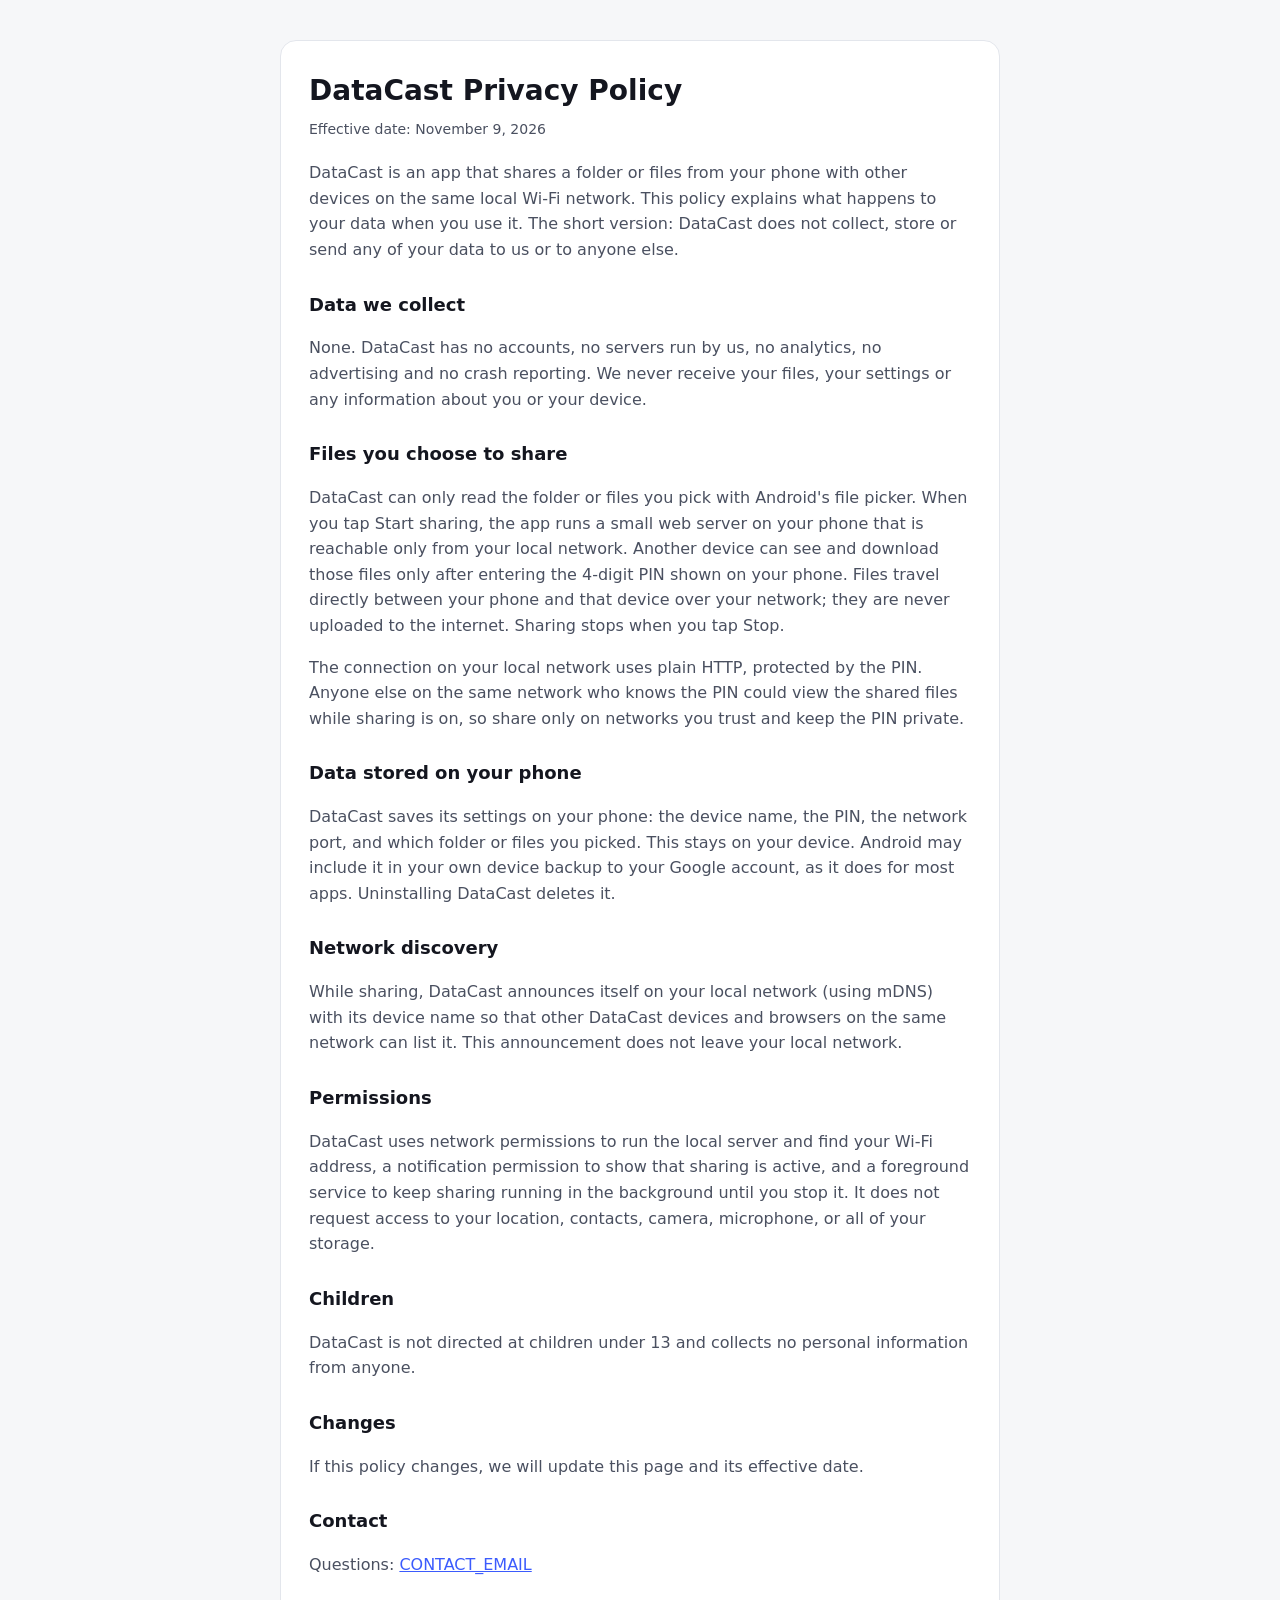
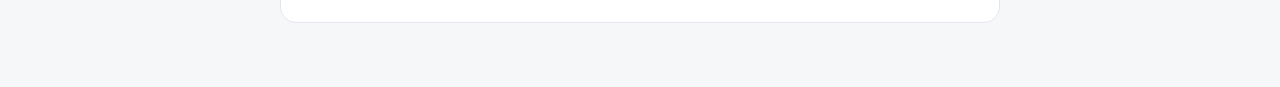
==== docs/play-store/privacy-policy.html @ b4c4c4f6 "Add Play Store listing, privacy policy and console answers Co-Authored-By: Claude Opus 5.5 <noreply@" ====
<!doctype html>
<html lang="en">
<head>
<meta charset="utf-8">
<meta name="viewport" content="width=device-width, initial-scale=1">
<title>DataCast Privacy Policy</title>
<style>
  :root { --ink:#14161F; --ink2:#4A5060; --paper:#F6F7F9; --surface:#fff; --line:#E3E6EC; --accent:#3B5BFD; }
  @media (prefers-color-scheme: dark) {
    :root { --ink:#E9EBF1; --ink2:#A4AAB8; --paper:#0E1016; --surface:#161922; --line:#262A35; --accent:#7B93FF; }
  }
  body { margin:0; background:var(--paper); color:var(--ink); font:16px/1.6 system-ui,-apple-system,"Segoe UI",Roboto,sans-serif; }
  main { max-width:720px; margin:0 auto; padding:40px 16px 64px; }
  .card { background:var(--surface); border:1px solid var(--line); border-radius:16px; padding:28px; }
  h1 { font-size:28px; margin:0 0 4px; }
  h2 { font-size:18px; margin:28px 0 8px; }
  p, li { color:var(--ink2); }
  .meta { color:var(--ink2); font-size:14px; margin:0 0 20px; }
  a { color:var(--accent); }
</style>
</head>
<body>
<main>
<div class="card">
<h1>DataCast Privacy Policy</h1>
<p class="meta">Effective date: November 9, 2026</p>

<p>DataCast is an app that shares a folder or files from your phone with other devices on the same local Wi-Fi network. This policy explains what happens to your data when you use it. The short version: DataCast does not collect, store or send any of your data to us or to anyone else.</p>

<h2>Data we collect</h2>
<p>None. DataCast has no accounts, no servers run by us, no analytics, no advertising and no crash reporting. We never receive your files, your settings or any information about you or your device.</p>

<h2>Files you choose to share</h2>
<p>DataCast can only read the folder or files you pick with Android's file picker. When you tap Start sharing, the app runs a small web server on your phone that is reachable only from your local network. Another device can see and download those files only after entering the 4-digit PIN shown on your phone. Files travel directly between your phone and that device over your network; they are never uploaded to the internet. Sharing stops when you tap Stop.</p>
<p>The connection on your local network uses plain HTTP, protected by the PIN. Anyone else on the same network who knows the PIN could view the shared files while sharing is on, so share only on networks you trust and keep the PIN private.</p>

<h2>Data stored on your phone</h2>
<p>DataCast saves its settings on your phone: the device name, the PIN, the network port, and which folder or files you picked. This stays on your device. Android may include it in your own device backup to your Google account, as it does for most apps. Uninstalling DataCast deletes it.</p>

<h2>Network discovery</h2>
<p>While sharing, DataCast announces itself on your local network (using mDNS) with its device name so that other DataCast devices and browsers on the same network can list it. This announcement does not leave your local network.</p>

<h2>Permissions</h2>
<p>DataCast uses network permissions to run the local server and find your Wi-Fi address, a notification permission to show that sharing is active, and a foreground service to keep sharing running in the background until you stop it. It does not request access to your location, contacts, camera, microphone, or all of your storage.</p>

<h2>Children</h2>
<p>DataCast is not directed at children under 13 and collects no personal information from anyone.</p>

<h2>Changes</h2>
<p>If this policy changes, we will update this page and its effective date.</p>

<h2>Contact</h2>
<p>Questions: <a href="mailto:CONTACT_EMAIL">CONTACT_EMAIL</a></p>
</div>
</main>
</body>
</html>
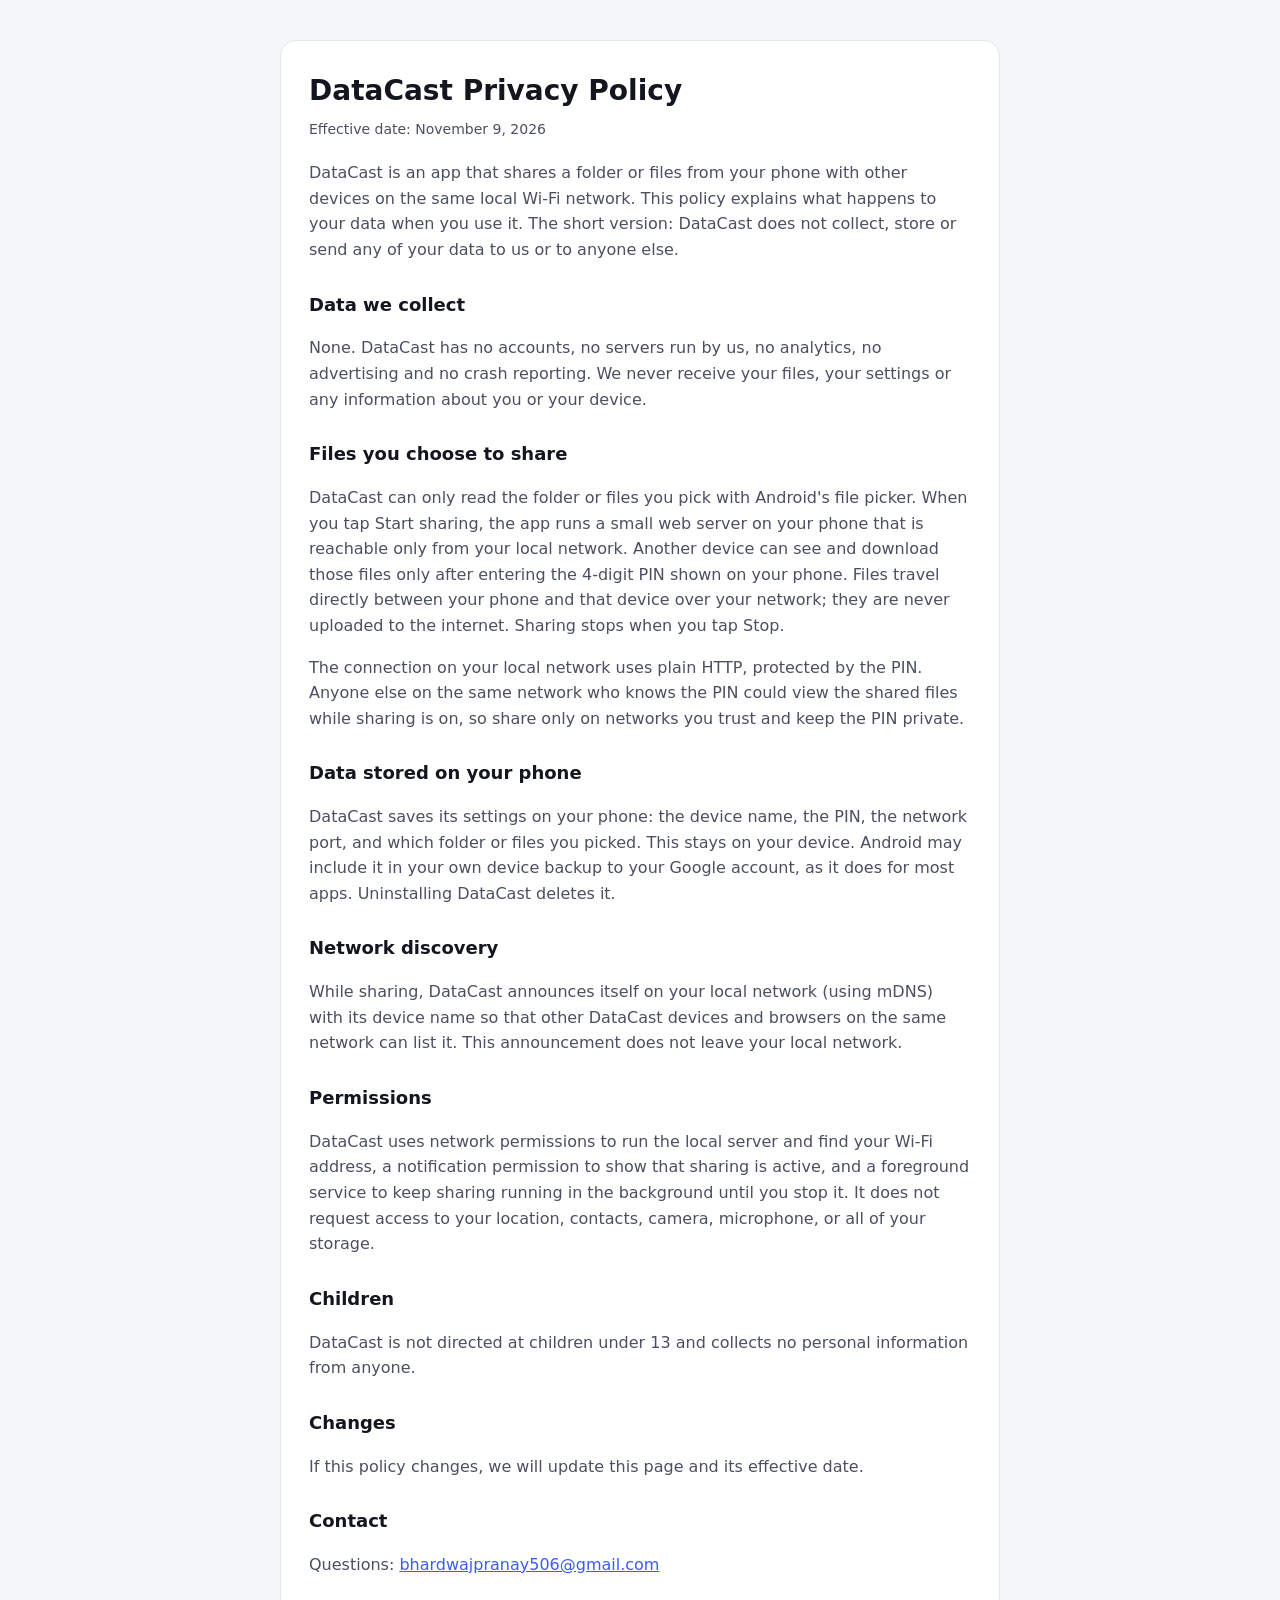
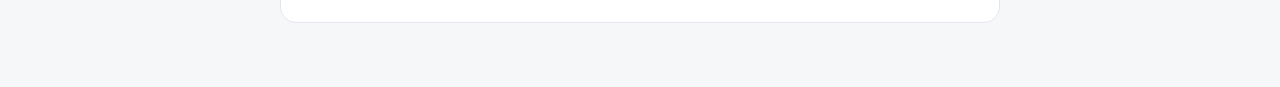
==== commit 07427543: "Add contact email to privacy policy and store listing Co-Authored-By: Claude Opus 5.5 <noreply@anthr" ====
--- a/docs/play-store/privacy-policy.html
+++ b/docs/play-store/privacy-policy.html
@@ -50,7 +50,7 @@
 <p>If this policy changes, we will update this page and its effective date.</p>
 
 <h2>Contact</h2>
-<p>Questions: <a href="mailto:CONTACT_EMAIL">CONTACT_EMAIL</a></p>
+<p>Questions: <a href="mailto:bhardwajpranay506@gmail.com">bhardwajpranay506@gmail.com</a></p>
 </div>
 </main>
 </body>
